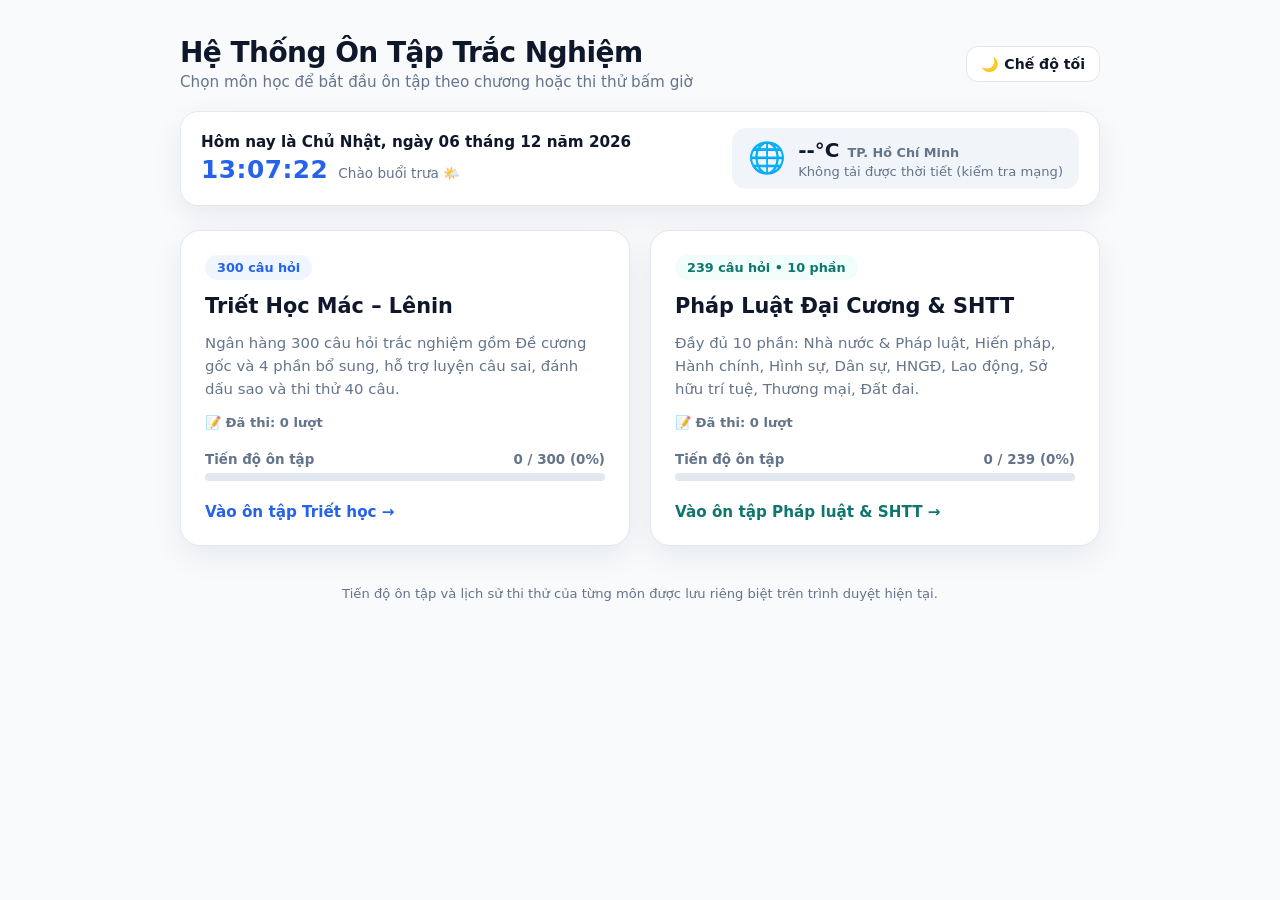
==== home.html @ 3a9c818d "Add files via upload" ====
<!DOCTYPE html>
<html lang="vi">
<head>
  <meta charset="UTF-8" />
  <meta name="viewport" content="width=device-width, initial-scale=1.0" />
  <title>Hệ Thống Ôn Tập Trắc Nghiệm</title>
  <style>
    :root {
      --bg: #f8fafc; --card: #ffffff; --text: #0f172a; --muted: #64748b;
      --border: #e2e8f0; --primary: #2563eb; --primary-soft: #eff6ff;
      --accent: #0f766e; --accent-soft: #f0fdfa; --shadow: 0 10px 30px rgba(15,23,42,.07);
      --pill-bg: #f1f5f9;
    }
    body.dark {
      --bg: #0b1120; --card: #111827; --text: #f1f5f9; --muted: #94a3b8;
      --border: #1e293b; --primary: #3b82f6; --primary-soft: rgba(59,130,246,.15);
      --accent: #14b8a6; --accent-soft: rgba(20,184,166,.15); --shadow: 0 10px 30px rgba(0,0,0,.4);
      --pill-bg: #1e293b;
    }
    * { box-sizing: border-box; margin: 0; padding: 0; font-family: system-ui, -apple-system, BlinkMacSystemFont, "Segoe UI", Roboto, sans-serif; }
    body { background: var(--bg); color: var(--text); min-height: 100vh; display: flex; flex-direction: column; align-items: center; padding: 36px 16px; transition: background .2s, color .2s; }
    .container { width: 100%; max-width: 920px; }
    header { display: flex; justify-content: space-between; align-items: center; margin-bottom: 20px; gap: 16px; flex-wrap: wrap; }
    h1 { font-size: 1.75rem; font-weight: 800; letter-spacing: -0.02em; }
    .subtitle { color: var(--muted); margin-top: 4px; font-size: .95rem; }
    .theme-btn { border: 1px solid var(--border); background: var(--card); color: var(--text); padding: 9px 14px; border-radius: 12px; cursor: pointer; font-weight: 600; font-size: .88rem; transition: .15s; }
    .theme-btn:hover { border-color: var(--primary); }

    /* Info Widget: Date, Time & Weather */
    .info-bar {
      background: var(--card);
      border: 1px solid var(--border);
      border-radius: 18px;
      padding: 16px 20px;
      margin-bottom: 24px;
      box-shadow: var(--shadow);
      display: flex;
      justify-content: space-between;
      align-items: center;
      gap: 16px;
      flex-wrap: wrap;
    }
    .date-time-box { display: flex; flex-direction: column; gap: 4px; }
    .today-text { font-size: .95rem; font-weight: 600; color: var(--text); }
    .clock-row { display: flex; align-items: baseline; gap: 10px; flex-wrap: wrap; }
    .clock-time {
      font-size: 1.55rem;
      font-weight: 800;
      letter-spacing: 0.02em;
      font-variant-numeric: tabular-nums;
      color: var(--primary);
    }
    .greeting { font-size: .85rem; color: var(--muted); font-weight: 500; }

    .weather-box {
      display: flex;
      align-items: center;
      gap: 12px;
      background: var(--pill-bg);
      padding: 10px 16px;
      border-radius: 14px;
      min-width: 220px;
    }
    .weather-icon { font-size: 1.9rem; line-height: 1; }
    .weather-details { display: flex; flex-direction: column; gap: 2px; }
    .weather-main { display: flex; align-items: baseline; gap: 8px; }
    .weather-temp { font-size: 1.25rem; font-weight: 800; color: var(--text); }
    .weather-city { font-size: .8rem; font-weight: 700; color: var(--muted); }
    .weather-desc { font-size: .82rem; color: var(--muted); }

    .grid { display: grid; grid-template-columns: repeat(auto-fit, minmax(290px, 1fr)); gap: 20px; }
    .card { background: var(--card); border: 1px solid var(--border); border-radius: 20px; padding: 24px; box-shadow: var(--shadow); display: flex; flex-direction: column; gap: 14px; text-decoration: none; color: inherit; transition: transform .18s, border-color .18s, box-shadow .18s; }
    .card:hover { transform: translateY(-4px); border-color: var(--primary); }
    .card.pl-card:hover { border-color: var(--accent); }
    .badge { display: inline-block; width: fit-content; padding: 5px 12px; border-radius: 999px; font-size: .8rem; font-weight: 700; }
    .badge.triet { background: var(--primary-soft); color: var(--primary); }
    .badge.pl { background: var(--accent-soft); color: var(--accent); }
    .card h2 { font-size: 1.3rem; font-weight: 800; }
    .card p { color: var(--muted); font-size: .93rem; line-height: 1.55; }
    .meta-row { display: flex; gap: 12px; flex-wrap: wrap; font-size: .82rem; color: var(--muted); font-weight: 600; }
    .progress-wrap { margin-top: auto; padding-top: 8px; }
    .progress-meta { display: flex; justify-content: space-between; font-size: .84rem; color: var(--muted); margin-bottom: 6px; font-weight: 600; }
    .bar { height: 8px; background: var(--border); border-radius: 999px; overflow: hidden; }
    .fill { height: 100%; border-radius: 999px; transition: width .35s ease; }
    .fill.triet { background: linear-gradient(90deg, #2563eb, #38bdf8); }
    .fill.pl { background: linear-gradient(90deg, #0f766e, #14b8a6); }
    .cta { margin-top: 8px; font-weight: 700; color: var(--primary); font-size: .95rem; }
    .card.pl-card .cta { color: var(--accent); }
    footer { margin-top: 40px; text-align: center; color: var(--muted); font-size: .82rem; }

    @media (max-width: 600px) {
      .weather-box { width: 100%; }
    }
  </style>
</head>
<body>
  <div class="container">
    <header>
      <div>
        <h1>Hệ Thống Ôn Tập Trắc Nghiệm</h1>
        <p class="subtitle">Chọn môn học để bắt đầu ôn tập theo chương hoặc thi thử bấm giờ</p>
      </div>
      <button class="theme-btn" id="theme-toggle" type="button">🌙 Chế độ tối</button>
    </header>

    <!-- Widget Ngày giờ & Thời tiết TP.HCM -->
    <section class="info-bar" aria-label="Thông tin ngày giờ và thời tiết">
      <div class="date-time-box">
        <div class="today-text" id="today-date">Hôm nay là ...</div>
        <div class="clock-row">
          <span class="clock-time" id="clock-time">--:--:--</span>
          <span class="greeting" id="greeting-text"></span>
        </div>
      </div>
      <div class="weather-box" id="weather-box" title="Thời tiết hiện tại tại TP. Hồ Chí Minh (cập nhật tự động)">
        <div class="weather-icon" id="weather-icon">⛅</div>
        <div class="weather-details">
          <div class="weather-main">
            <span class="weather-temp" id="weather-temp">--°C</span>
            <span class="weather-city">TP. Hồ Chí Minh</span>
          </div>
          <div class="weather-desc" id="weather-desc">Đang tải thời tiết...</div>
        </div>
      </div>
    </section>

    <div class="grid">
      <a class="card" href="./triet/">
        <span class="badge triet">300 câu hỏi</span>
        <h2>Triết Học Mác – Lênin</h2>
        <p>Ngân hàng 300 câu hỏi trắc nghiệm gồm Đề cương gốc và 4 phần bổ sung, hỗ trợ luyện câu sai, đánh dấu sao và thi thử 40 câu.</p>
        <div class="meta-row">
          <span id="triet-exams">📝 Đã thi: 0 lượt</span>
        </div>
        <div class="progress-wrap">
          <div class="progress-meta"><span>Tiến độ ôn tập</span><span id="triet-stat">0 / 300 (0%)</span></div>
          <div class="bar"><div class="fill triet" id="triet-bar" style="width:0%"></div></div>
        </div>
        <div class="cta">Vào ôn tập Triết học →</div>
      </a>

      <a class="card pl-card" href="./pl-shtt/">
        <span class="badge pl">239 câu hỏi • 10 phần</span>
        <h2>Pháp Luật Đại Cương &amp; SHTT</h2>
        <p>Đầy đủ 10 phần: Nhà nước &amp; Pháp luật, Hiến pháp, Hành chính, Hình sự, Dân sự, HNGĐ, Lao động, Sở hữu trí tuệ, Thương mại, Đất đai.</p>
        <div class="meta-row">
          <span id="pl-exams">📝 Đã thi: 0 lượt</span>
        </div>
        <div class="progress-wrap">
          <div class="progress-meta"><span>Tiến độ ôn tập</span><span id="pl-stat">0 / 239 (0%)</span></div>
          <div class="bar"><div class="fill pl" id="pl-bar" style="width:0%"></div></div>
        </div>
        <div class="cta">Vào ôn tập Pháp luật &amp; SHTT →</div>
      </a>
    </div>

    <footer>
      Tiến độ ôn tập và lịch sử thi thử của từng môn được lưu riêng biệt trên trình duyệt hiện tại.
    </footer>
  </div>

  <script>
    // 1. Dark Mode
    const themeBtn = document.getElementById('theme-toggle');
    function applyTheme(isDark) {
      document.body.classList.toggle('dark', isDark);
      themeBtn.textContent = isDark ? '☀️ Chế độ sáng' : '🌙 Chế độ tối';
    }
    const savedTheme = localStorage.getItem('hub_theme') === 'dark';
    applyTheme(savedTheme);
    themeBtn.addEventListener('click', () => {
      const next = !document.body.classList.contains('dark');
      localStorage.setItem('hub_theme', next ? 'dark' : 'light');
      applyTheme(next);
    });

    // 2. Ngày & Giờ TP.HCM (múi giờ Asia/Ho_Chi_Minh)
    function updateDateTime() {
      const now = new Date();
      const tz = 'Asia/Ho_Chi_Minh';

      const parts = new Intl.DateTimeFormat('vi-VN', {
        timeZone: tz,
        weekday: 'long',
        day: '2-digit',
        month: '2-digit',
        year: 'numeric',
        hour: '2-digit',
        minute: '2-digit',
        second: '2-digit',
        hour12: false
      }).formatToParts(now);

      const get = (type) => (parts.find(p => p.type === type) || {}).value || '';
      const weekdayRaw = get('weekday');
      const weekday = weekdayRaw.charAt(0).toUpperCase() + weekdayRaw.slice(1);
      const day = get('day');
      const month = get('month');
      const year = get('year');
      const hour = get('hour');
      const minute = get('minute');
      const second = get('second');

      document.getElementById('today-date').textContent =
        `Hôm nay là ${weekday}, ngày ${day} tháng ${month} năm ${year}`;
      document.getElementById('clock-time').textContent = `${hour}:${minute}:${second}`;

      const h = parseInt(hour, 10);
      let greet = 'Chúc bạn học tập hiệu quả!';
      if (h >= 5 && h < 11) greet = 'Chào buổi sáng ☀️';
      else if (h >= 11 && h < 14) greet = 'Chào buổi trưa 🌤️';
      else if (h >= 14 && h < 18) greet = 'Chào buổi chiều ☕';
      else if (h >= 18 && h < 22) greet = 'Chào buổi tối 🌙';
      else greet = 'Ôn bài khuya nhớ giữ sức khỏe nhé ✨';
      document.getElementById('greeting-text').textContent = greet;
    }
    updateDateTime();
    setInterval(updateDateTime, 1000);

    // 3. Thời tiết TP.HCM (Open-Meteo - miễn phí, không cần API key)
    function getWeatherMeta(code, isDay) {
      if (code === 0) return { icon: isDay ? '☀️' : '🌙', text: 'Trời quang đãng' };
      if (code === 1) return { icon: isDay ? '🌤️' : '🌙', text: 'Ít mây' };
      if (code === 2) return { icon: '⛅', text: 'Có mây' };
      if (code === 3) return { icon: '☁️', text: 'Nhiều mây' };
      if (code === 45 || code === 48) return { icon: '🌫️', text: 'Có sương mù' };
      if ([51, 53, 55, 56, 57].includes(code)) return { icon: '🌦️', text: 'Mưa phùn nhẹ' };
      if ([61, 63, 65, 66, 67].includes(code)) return { icon: '🌧️', text: 'Trời có mưa' };
      if ([80, 81, 82].includes(code)) return { icon: '🌦️', text: 'Mưa rào rải rác' };
      if ([95, 96, 99].includes(code)) return { icon: '⛈️', text: 'Có mưa dông' };
      return { icon: '🌡️', text: 'Thời tiết ổn định' };
    }

    async function fetchHcmWeather() {
      const url = 'https://api.open-meteo.com/v1/forecast?latitude=10.8231&longitude=106.6297&current=temperature_2m,relative_humidity_2m,apparent_temperature,is_day,weather_code&timezone=Asia%2FHo_Chi_Minh';
      try {
        const res = await fetch(url);
        if (!res.ok) throw new Error('HTTP ' + res.status);
        const data = await res.json();
        const cur = data.current;
        if (!cur) throw new Error('No data');

        const temp = Math.round(cur.temperature_2m);
        const feelsLike = Math.round(cur.apparent_temperature);
        const humidity = cur.relative_humidity_2m;
        const meta = getWeatherMeta(cur.weather_code, cur.is_day === 1);

        document.getElementById('weather-icon').textContent = meta.icon;
        document.getElementById('weather-temp').textContent = `${temp}°C`;
        document.getElementById('weather-desc').textContent =
          `${meta.text} • Cảm giác ${feelsLike}°C • Độ ẩm ${humidity}%`;
      } catch (e) {
        document.getElementById('weather-icon').textContent = '🌐';
        document.getElementById('weather-temp').textContent = '--°C';
        document.getElementById('weather-desc').textContent = 'Không tải được thời tiết (kiểm tra mạng)';
      }
    }
    fetchHcmWeather();
    setInterval(fetchHcmWeather, 15 * 60 * 1000);

    // 4. Tiến độ ôn tập & số lượt thi của 2 môn
    function loadSubjectStats(practiceKey, historyKey, total, statId, barId, examsId) {
      try {
        const raw = localStorage.getItem(practiceKey);
        const data = raw ? JSON.parse(raw) : {};
        const answered = data.userAnswers && typeof data.userAnswers === 'object'
          ? Object.keys(data.userAnswers).length
          : 0;
        const pct = Math.min(100, Math.round((answered / total) * 100));
        document.getElementById(statId).textContent = `${answered} / ${total} (${pct}%)`;
        document.getElementById(barId).style.width = `${pct}%`;
      } catch (e) {}

      try {
        const rawHist = localStorage.getItem(historyKey);
        const hist = rawHist ? JSON.parse(rawHist) : [];
        const count = Array.isArray(hist) ? hist.length : 0;
        document.getElementById(examsId).textContent = `📝 Đã thi: ${count} lượt`;
      } catch (e) {}
    }

    loadSubjectStats('triet_hoc_300_practice_v2', 'triet_hoc_300_exam_history_v2', 300, 'triet-stat', 'triet-bar', 'triet-exams');
    loadSubjectStats('pl_shtt_239_practice_v1', 'pl_shtt_239_exam_history_v1', 239, 'pl-stat', 'pl-bar', 'pl-exams');
  </script>
</body>
</html>
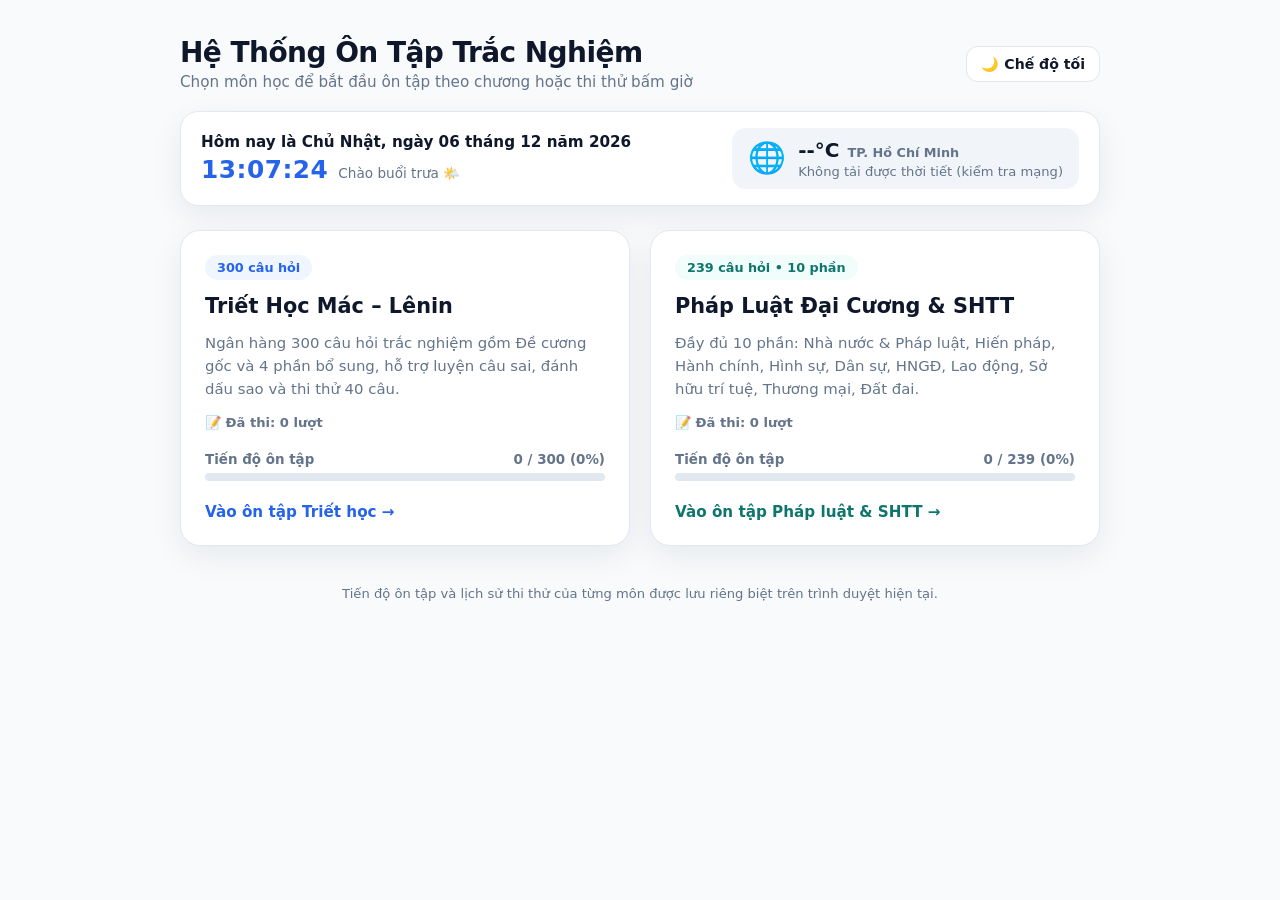
==== commit 120e6340: "Add files via upload" ====
--- a/home.html
+++ b/home.html
@@ -125,7 +125,7 @@
     </section>
 
     <div class="grid">
-      <a class="card" href="./triet/">
+      <a class="card" href="./triet/triet.html">
         <span class="badge triet">300 câu hỏi</span>
         <h2>Triết Học Mác – Lênin</h2>
         <p>Ngân hàng 300 câu hỏi trắc nghiệm gồm Đề cương gốc và 4 phần bổ sung, hỗ trợ luyện câu sai, đánh dấu sao và thi thử 40 câu.</p>
@@ -139,7 +139,7 @@
         <div class="cta">Vào ôn tập Triết học →</div>
       </a>
 
-      <a class="card pl-card" href="./pl-shtt/">
+      <a class="card pl-card" href="./pl-shtt/plshtt.html">
         <span class="badge pl">239 câu hỏi • 10 phần</span>
         <h2>Pháp Luật Đại Cương &amp; SHTT</h2>
         <p>Đầy đủ 10 phần: Nhà nước &amp; Pháp luật, Hiến pháp, Hành chính, Hình sự, Dân sự, HNGĐ, Lao động, Sở hữu trí tuệ, Thương mại, Đất đai.</p>
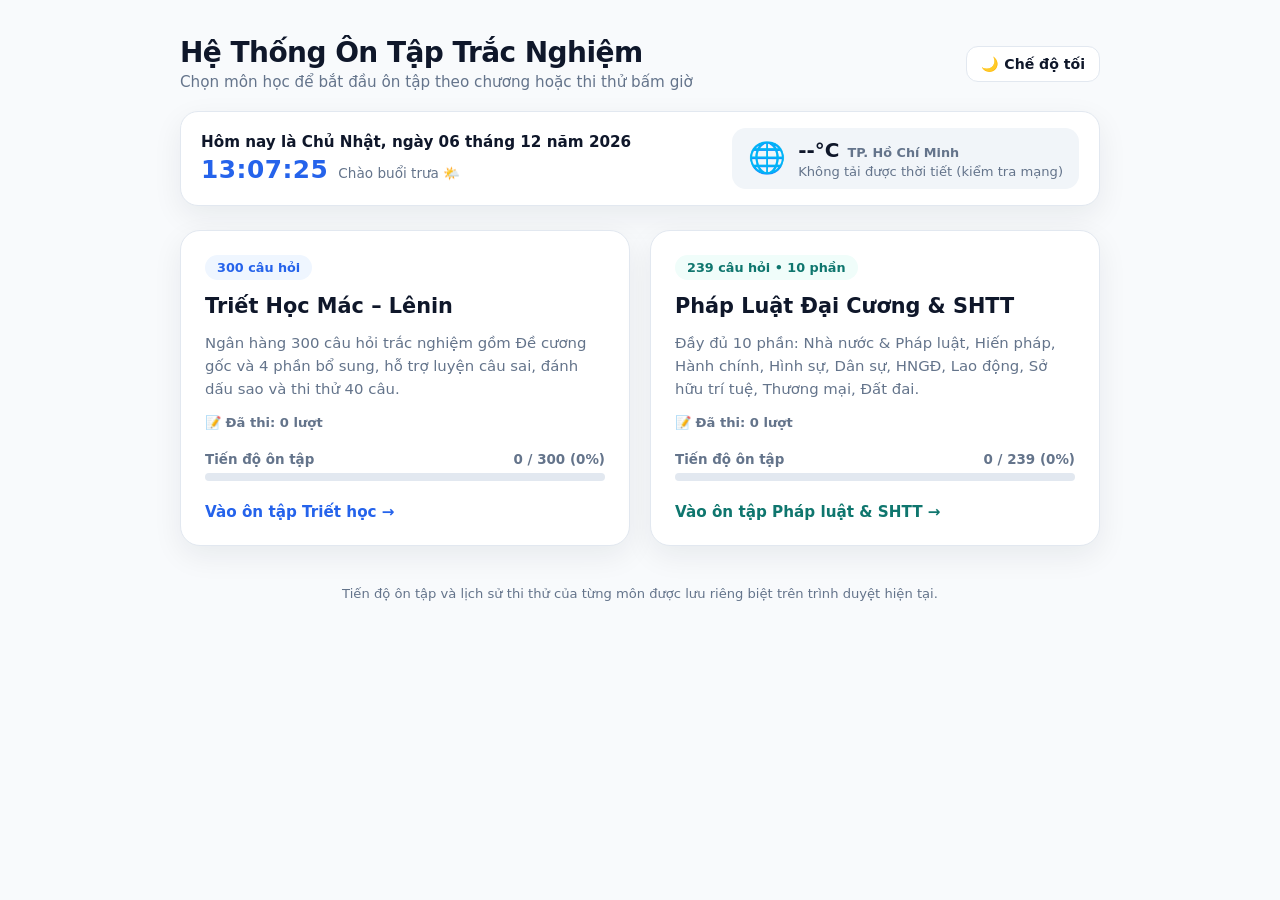
==== commit 317e543f: "Update links in home.html for triet and pl-shtt" ====
--- a/home.html
+++ b/home.html
@@ -125,7 +125,7 @@
     </section>
 
     <div class="grid">
-      <a class="card" href="./triet/triet.html">
+      <a class="card" href="./triet.html">
         <span class="badge triet">300 câu hỏi</span>
         <h2>Triết Học Mác – Lênin</h2>
         <p>Ngân hàng 300 câu hỏi trắc nghiệm gồm Đề cương gốc và 4 phần bổ sung, hỗ trợ luyện câu sai, đánh dấu sao và thi thử 40 câu.</p>
@@ -139,7 +139,7 @@
         <div class="cta">Vào ôn tập Triết học →</div>
       </a>
 
-      <a class="card pl-card" href="./pl-shtt/plshtt.html">
+      <a class="card pl-card" href="./pl-shtt.html">
         <span class="badge pl">239 câu hỏi • 10 phần</span>
         <h2>Pháp Luật Đại Cương &amp; SHTT</h2>
         <p>Đầy đủ 10 phần: Nhà nước &amp; Pháp luật, Hiến pháp, Hành chính, Hình sự, Dân sự, HNGĐ, Lao động, Sở hữu trí tuệ, Thương mại, Đất đai.</p>
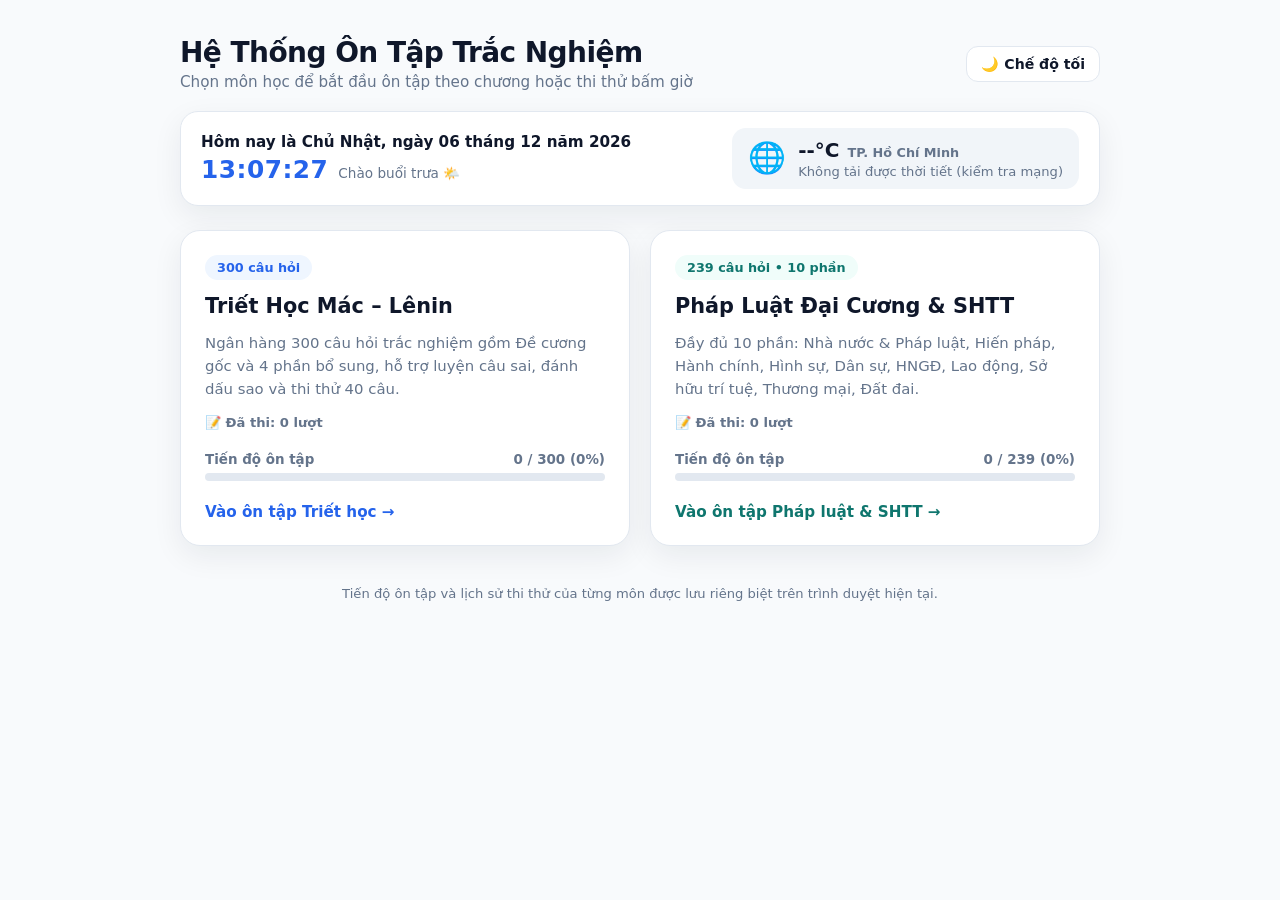
==== commit b2d76104: "Add files via upload" ====
--- a/home.html
+++ b/home.html
@@ -283,4 +283,4 @@
     loadSubjectStats('pl_shtt_239_practice_v1', 'pl_shtt_239_exam_history_v1', 239, 'pl-stat', 'pl-bar', 'pl-exams');
   </script>
 </body>
-</html>
+</html>
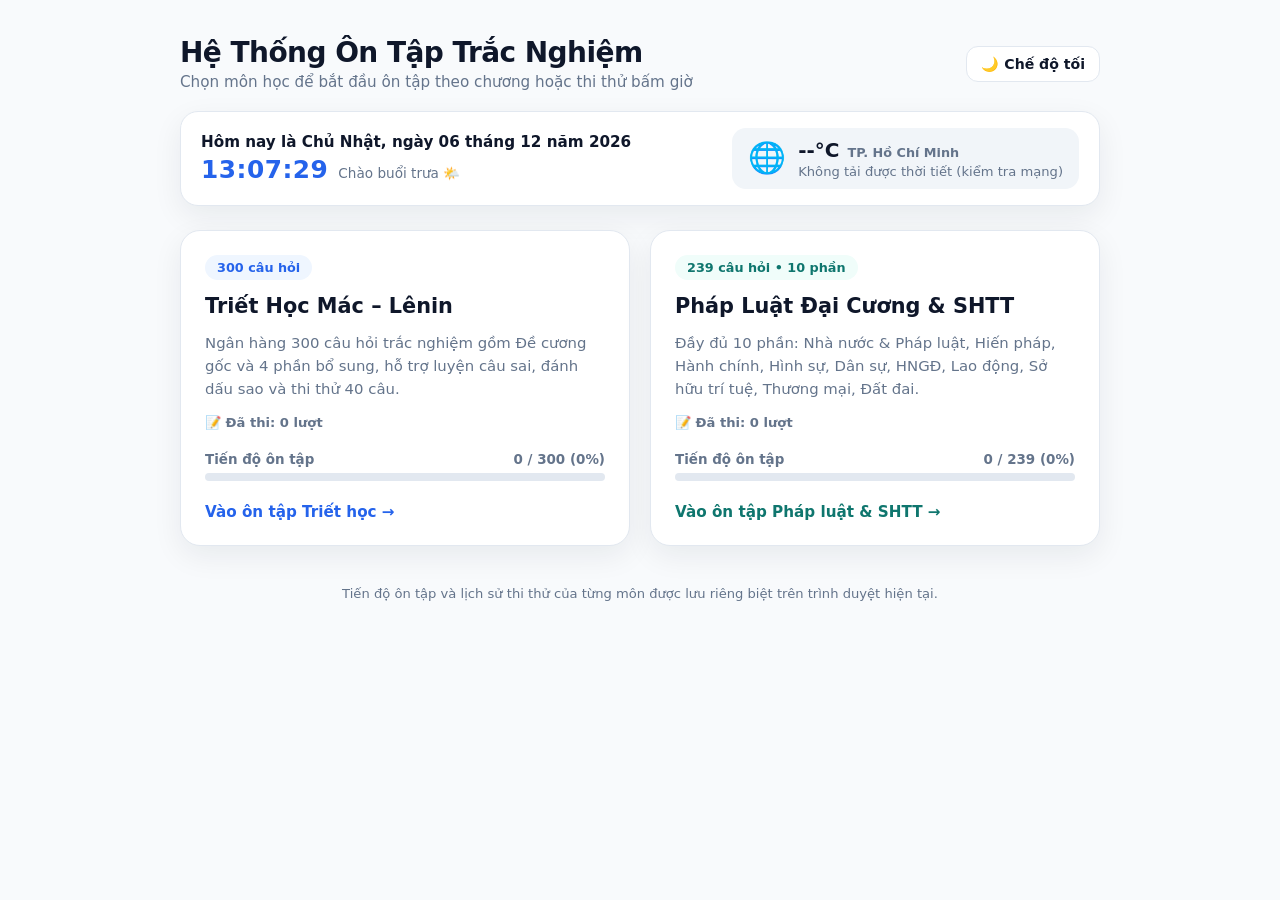
==== commit 26b44311: "Add files via upload" ====
--- a/home.html
+++ b/home.html
@@ -4,94 +4,7 @@
   <meta charset="UTF-8" />
   <meta name="viewport" content="width=device-width, initial-scale=1.0" />
   <title>Hệ Thống Ôn Tập Trắc Nghiệm</title>
-  <style>
-    :root {
-      --bg: #f8fafc; --card: #ffffff; --text: #0f172a; --muted: #64748b;
-      --border: #e2e8f0; --primary: #2563eb; --primary-soft: #eff6ff;
-      --accent: #0f766e; --accent-soft: #f0fdfa; --shadow: 0 10px 30px rgba(15,23,42,.07);
-      --pill-bg: #f1f5f9;
-    }
-    body.dark {
-      --bg: #0b1120; --card: #111827; --text: #f1f5f9; --muted: #94a3b8;
-      --border: #1e293b; --primary: #3b82f6; --primary-soft: rgba(59,130,246,.15);
-      --accent: #14b8a6; --accent-soft: rgba(20,184,166,.15); --shadow: 0 10px 30px rgba(0,0,0,.4);
-      --pill-bg: #1e293b;
-    }
-    * { box-sizing: border-box; margin: 0; padding: 0; font-family: system-ui, -apple-system, BlinkMacSystemFont, "Segoe UI", Roboto, sans-serif; }
-    body { background: var(--bg); color: var(--text); min-height: 100vh; display: flex; flex-direction: column; align-items: center; padding: 36px 16px; transition: background .2s, color .2s; }
-    .container { width: 100%; max-width: 920px; }
-    header { display: flex; justify-content: space-between; align-items: center; margin-bottom: 20px; gap: 16px; flex-wrap: wrap; }
-    h1 { font-size: 1.75rem; font-weight: 800; letter-spacing: -0.02em; }
-    .subtitle { color: var(--muted); margin-top: 4px; font-size: .95rem; }
-    .theme-btn { border: 1px solid var(--border); background: var(--card); color: var(--text); padding: 9px 14px; border-radius: 12px; cursor: pointer; font-weight: 600; font-size: .88rem; transition: .15s; }
-    .theme-btn:hover { border-color: var(--primary); }
-
-    /* Info Widget: Date, Time & Weather */
-    .info-bar {
-      background: var(--card);
-      border: 1px solid var(--border);
-      border-radius: 18px;
-      padding: 16px 20px;
-      margin-bottom: 24px;
-      box-shadow: var(--shadow);
-      display: flex;
-      justify-content: space-between;
-      align-items: center;
-      gap: 16px;
-      flex-wrap: wrap;
-    }
-    .date-time-box { display: flex; flex-direction: column; gap: 4px; }
-    .today-text { font-size: .95rem; font-weight: 600; color: var(--text); }
-    .clock-row { display: flex; align-items: baseline; gap: 10px; flex-wrap: wrap; }
-    .clock-time {
-      font-size: 1.55rem;
-      font-weight: 800;
-      letter-spacing: 0.02em;
-      font-variant-numeric: tabular-nums;
-      color: var(--primary);
-    }
-    .greeting { font-size: .85rem; color: var(--muted); font-weight: 500; }
-
-    .weather-box {
-      display: flex;
-      align-items: center;
-      gap: 12px;
-      background: var(--pill-bg);
-      padding: 10px 16px;
-      border-radius: 14px;
-      min-width: 220px;
-    }
-    .weather-icon { font-size: 1.9rem; line-height: 1; }
-    .weather-details { display: flex; flex-direction: column; gap: 2px; }
-    .weather-main { display: flex; align-items: baseline; gap: 8px; }
-    .weather-temp { font-size: 1.25rem; font-weight: 800; color: var(--text); }
-    .weather-city { font-size: .8rem; font-weight: 700; color: var(--muted); }
-    .weather-desc { font-size: .82rem; color: var(--muted); }
-
-    .grid { display: grid; grid-template-columns: repeat(auto-fit, minmax(290px, 1fr)); gap: 20px; }
-    .card { background: var(--card); border: 1px solid var(--border); border-radius: 20px; padding: 24px; box-shadow: var(--shadow); display: flex; flex-direction: column; gap: 14px; text-decoration: none; color: inherit; transition: transform .18s, border-color .18s, box-shadow .18s; }
-    .card:hover { transform: translateY(-4px); border-color: var(--primary); }
-    .card.pl-card:hover { border-color: var(--accent); }
-    .badge { display: inline-block; width: fit-content; padding: 5px 12px; border-radius: 999px; font-size: .8rem; font-weight: 700; }
-    .badge.triet { background: var(--primary-soft); color: var(--primary); }
-    .badge.pl { background: var(--accent-soft); color: var(--accent); }
-    .card h2 { font-size: 1.3rem; font-weight: 800; }
-    .card p { color: var(--muted); font-size: .93rem; line-height: 1.55; }
-    .meta-row { display: flex; gap: 12px; flex-wrap: wrap; font-size: .82rem; color: var(--muted); font-weight: 600; }
-    .progress-wrap { margin-top: auto; padding-top: 8px; }
-    .progress-meta { display: flex; justify-content: space-between; font-size: .84rem; color: var(--muted); margin-bottom: 6px; font-weight: 600; }
-    .bar { height: 8px; background: var(--border); border-radius: 999px; overflow: hidden; }
-    .fill { height: 100%; border-radius: 999px; transition: width .35s ease; }
-    .fill.triet { background: linear-gradient(90deg, #2563eb, #38bdf8); }
-    .fill.pl { background: linear-gradient(90deg, #0f766e, #14b8a6); }
-    .cta { margin-top: 8px; font-weight: 700; color: var(--primary); font-size: .95rem; }
-    .card.pl-card .cta { color: var(--accent); }
-    footer { margin-top: 40px; text-align: center; color: var(--muted); font-size: .82rem; }
-
-    @media (max-width: 600px) {
-      .weather-box { width: 100%; }
-    }
-  </style>
+  <link rel="stylesheet" href="./css/home.css" />
 </head>
 <body>
   <div class="container">
@@ -159,128 +72,6 @@
     </footer>
   </div>
 
-  <script>
-    // 1. Dark Mode
-    const themeBtn = document.getElementById('theme-toggle');
-    function applyTheme(isDark) {
-      document.body.classList.toggle('dark', isDark);
-      themeBtn.textContent = isDark ? '☀️ Chế độ sáng' : '🌙 Chế độ tối';
-    }
-    const savedTheme = localStorage.getItem('hub_theme') === 'dark';
-    applyTheme(savedTheme);
-    themeBtn.addEventListener('click', () => {
-      const next = !document.body.classList.contains('dark');
-      localStorage.setItem('hub_theme', next ? 'dark' : 'light');
-      applyTheme(next);
-    });
-
-    // 2. Ngày & Giờ TP.HCM (múi giờ Asia/Ho_Chi_Minh)
-    function updateDateTime() {
-      const now = new Date();
-      const tz = 'Asia/Ho_Chi_Minh';
-
-      const parts = new Intl.DateTimeFormat('vi-VN', {
-        timeZone: tz,
-        weekday: 'long',
-        day: '2-digit',
-        month: '2-digit',
-        year: 'numeric',
-        hour: '2-digit',
-        minute: '2-digit',
-        second: '2-digit',
-        hour12: false
-      }).formatToParts(now);
-
-      const get = (type) => (parts.find(p => p.type === type) || {}).value || '';
-      const weekdayRaw = get('weekday');
-      const weekday = weekdayRaw.charAt(0).toUpperCase() + weekdayRaw.slice(1);
-      const day = get('day');
-      const month = get('month');
-      const year = get('year');
-      const hour = get('hour');
-      const minute = get('minute');
-      const second = get('second');
-
-      document.getElementById('today-date').textContent =
-        `Hôm nay là ${weekday}, ngày ${day} tháng ${month} năm ${year}`;
-      document.getElementById('clock-time').textContent = `${hour}:${minute}:${second}`;
-
-      const h = parseInt(hour, 10);
-      let greet = 'Chúc bạn học tập hiệu quả!';
-      if (h >= 5 && h < 11) greet = 'Chào buổi sáng ☀️';
-      else if (h >= 11 && h < 14) greet = 'Chào buổi trưa 🌤️';
-      else if (h >= 14 && h < 18) greet = 'Chào buổi chiều ☕';
-      else if (h >= 18 && h < 22) greet = 'Chào buổi tối 🌙';
-      else greet = 'Ôn bài khuya nhớ giữ sức khỏe nhé ✨';
-      document.getElementById('greeting-text').textContent = greet;
-    }
-    updateDateTime();
-    setInterval(updateDateTime, 1000);
-
-    // 3. Thời tiết TP.HCM (Open-Meteo - miễn phí, không cần API key)
-    function getWeatherMeta(code, isDay) {
-      if (code === 0) return { icon: isDay ? '☀️' : '🌙', text: 'Trời quang đãng' };
-      if (code === 1) return { icon: isDay ? '🌤️' : '🌙', text: 'Ít mây' };
-      if (code === 2) return { icon: '⛅', text: 'Có mây' };
-      if (code === 3) return { icon: '☁️', text: 'Nhiều mây' };
-      if (code === 45 || code === 48) return { icon: '🌫️', text: 'Có sương mù' };
-      if ([51, 53, 55, 56, 57].includes(code)) return { icon: '🌦️', text: 'Mưa phùn nhẹ' };
-      if ([61, 63, 65, 66, 67].includes(code)) return { icon: '🌧️', text: 'Trời có mưa' };
-      if ([80, 81, 82].includes(code)) return { icon: '🌦️', text: 'Mưa rào rải rác' };
-      if ([95, 96, 99].includes(code)) return { icon: '⛈️', text: 'Có mưa dông' };
-      return { icon: '🌡️', text: 'Thời tiết ổn định' };
-    }
-
-    async function fetchHcmWeather() {
-      const url = 'https://api.open-meteo.com/v1/forecast?latitude=10.8231&longitude=106.6297&current=temperature_2m,relative_humidity_2m,apparent_temperature,is_day,weather_code&timezone=Asia%2FHo_Chi_Minh';
-      try {
-        const res = await fetch(url);
-        if (!res.ok) throw new Error('HTTP ' + res.status);
-        const data = await res.json();
-        const cur = data.current;
-        if (!cur) throw new Error('No data');
-
-        const temp = Math.round(cur.temperature_2m);
-        const feelsLike = Math.round(cur.apparent_temperature);
-        const humidity = cur.relative_humidity_2m;
-        const meta = getWeatherMeta(cur.weather_code, cur.is_day === 1);
-
-        document.getElementById('weather-icon').textContent = meta.icon;
-        document.getElementById('weather-temp').textContent = `${temp}°C`;
-        document.getElementById('weather-desc').textContent =
-          `${meta.text} • Cảm giác ${feelsLike}°C • Độ ẩm ${humidity}%`;
-      } catch (e) {
-        document.getElementById('weather-icon').textContent = '🌐';
-        document.getElementById('weather-temp').textContent = '--°C';
-        document.getElementById('weather-desc').textContent = 'Không tải được thời tiết (kiểm tra mạng)';
-      }
-    }
-    fetchHcmWeather();
-    setInterval(fetchHcmWeather, 15 * 60 * 1000);
-
-    // 4. Tiến độ ôn tập & số lượt thi của 2 môn
-    function loadSubjectStats(practiceKey, historyKey, total, statId, barId, examsId) {
-      try {
-        const raw = localStorage.getItem(practiceKey);
-        const data = raw ? JSON.parse(raw) : {};
-        const answered = data.userAnswers && typeof data.userAnswers === 'object'
-          ? Object.keys(data.userAnswers).length
-          : 0;
-        const pct = Math.min(100, Math.round((answered / total) * 100));
-        document.getElementById(statId).textContent = `${answered} / ${total} (${pct}%)`;
-        document.getElementById(barId).style.width = `${pct}%`;
-      } catch (e) {}
-
-      try {
-        const rawHist = localStorage.getItem(historyKey);
-        const hist = rawHist ? JSON.parse(rawHist) : [];
-        const count = Array.isArray(hist) ? hist.length : 0;
-        document.getElementById(examsId).textContent = `📝 Đã thi: ${count} lượt`;
-      } catch (e) {}
-    }
-
-    loadSubjectStats('triet_hoc_300_practice_v2', 'triet_hoc_300_exam_history_v2', 300, 'triet-stat', 'triet-bar', 'triet-exams');
-    loadSubjectStats('pl_shtt_239_practice_v1', 'pl_shtt_239_exam_history_v1', 239, 'pl-stat', 'pl-bar', 'pl-exams');
-  </script>
+  <script src="./js/home.js"></script>
 </body>
 </html>
--- a/css/home.css
+++ b/css/home.css
@@ -0,0 +1,86 @@
+:root {
+  --bg: #f8fafc; --card: #ffffff; --text: #0f172a; --muted: #64748b;
+  --border: #e2e8f0; --primary: #2563eb; --primary-soft: #eff6ff;
+  --accent: #0f766e; --accent-soft: #f0fdfa; --shadow: 0 10px 30px rgba(15,23,42,.07);
+  --pill-bg: #f1f5f9;
+}
+body.dark {
+  --bg: #0b1120; --card: #111827; --text: #f1f5f9; --muted: #94a3b8;
+  --border: #1e293b; --primary: #3b82f6; --primary-soft: rgba(59,130,246,.15);
+  --accent: #14b8a6; --accent-soft: rgba(20,184,166,.15); --shadow: 0 10px 30px rgba(0,0,0,.4);
+  --pill-bg: #1e293b;
+}
+* { box-sizing: border-box; margin: 0; padding: 0; font-family: system-ui, -apple-system, BlinkMacSystemFont, "Segoe UI", Roboto, sans-serif; }
+body { background: var(--bg); color: var(--text); min-height: 100vh; display: flex; flex-direction: column; align-items: center; padding: 36px 16px; transition: background .2s, color .2s; }
+.container { width: 100%; max-width: 920px; }
+header { display: flex; justify-content: space-between; align-items: center; margin-bottom: 20px; gap: 16px; flex-wrap: wrap; }
+h1 { font-size: 1.75rem; font-weight: 800; letter-spacing: -0.02em; }
+.subtitle { color: var(--muted); margin-top: 4px; font-size: .95rem; }
+.theme-btn { border: 1px solid var(--border); background: var(--card); color: var(--text); padding: 9px 14px; border-radius: 12px; cursor: pointer; font-weight: 600; font-size: .88rem; transition: .15s; }
+.theme-btn:hover { border-color: var(--primary); }
+
+/* Info Widget: Date, Time & Weather */
+.info-bar {
+  background: var(--card);
+  border: 1px solid var(--border);
+  border-radius: 18px;
+  padding: 16px 20px;
+  margin-bottom: 24px;
+  box-shadow: var(--shadow);
+  display: flex;
+  justify-content: space-between;
+  align-items: center;
+  gap: 16px;
+  flex-wrap: wrap;
+}
+.date-time-box { display: flex; flex-direction: column; gap: 4px; }
+.today-text { font-size: .95rem; font-weight: 600; color: var(--text); }
+.clock-row { display: flex; align-items: baseline; gap: 10px; flex-wrap: wrap; }
+.clock-time {
+  font-size: 1.55rem;
+  font-weight: 800;
+  letter-spacing: 0.02em;
+  font-variant-numeric: tabular-nums;
+  color: var(--primary);
+}
+.greeting { font-size: .85rem; color: var(--muted); font-weight: 500; }
+
+.weather-box {
+  display: flex;
+  align-items: center;
+  gap: 12px;
+  background: var(--pill-bg);
+  padding: 10px 16px;
+  border-radius: 14px;
+  min-width: 220px;
+}
+.weather-icon { font-size: 1.9rem; line-height: 1; }
+.weather-details { display: flex; flex-direction: column; gap: 2px; }
+.weather-main { display: flex; align-items: baseline; gap: 8px; }
+.weather-temp { font-size: 1.25rem; font-weight: 800; color: var(--text); }
+.weather-city { font-size: .8rem; font-weight: 700; color: var(--muted); }
+.weather-desc { font-size: .82rem; color: var(--muted); }
+
+.grid { display: grid; grid-template-columns: repeat(auto-fit, minmax(290px, 1fr)); gap: 20px; }
+.card { background: var(--card); border: 1px solid var(--border); border-radius: 20px; padding: 24px; box-shadow: var(--shadow); display: flex; flex-direction: column; gap: 14px; text-decoration: none; color: inherit; transition: transform .18s, border-color .18s, box-shadow .18s; }
+.card:hover { transform: translateY(-4px); border-color: var(--primary); }
+.card.pl-card:hover { border-color: var(--accent); }
+.badge { display: inline-block; width: fit-content; padding: 5px 12px; border-radius: 999px; font-size: .8rem; font-weight: 700; }
+.badge.triet { background: var(--primary-soft); color: var(--primary); }
+.badge.pl { background: var(--accent-soft); color: var(--accent); }
+.card h2 { font-size: 1.3rem; font-weight: 800; }
+.card p { color: var(--muted); font-size: .93rem; line-height: 1.55; }
+.meta-row { display: flex; gap: 12px; flex-wrap: wrap; font-size: .82rem; color: var(--muted); font-weight: 600; }
+.progress-wrap { margin-top: auto; padding-top: 8px; }
+.progress-meta { display: flex; justify-content: space-between; font-size: .84rem; color: var(--muted); margin-bottom: 6px; font-weight: 600; }
+.bar { height: 8px; background: var(--border); border-radius: 999px; overflow: hidden; }
+.fill { height: 100%; border-radius: 999px; transition: width .35s ease; }
+.fill.triet { background: linear-gradient(90deg, #2563eb, #38bdf8); }
+.fill.pl { background: linear-gradient(90deg, #0f766e, #14b8a6); }
+.cta { margin-top: 8px; font-weight: 700; color: var(--primary); font-size: .95rem; }
+.card.pl-card .cta { color: var(--accent); }
+footer { margin-top: 40px; text-align: center; color: var(--muted); font-size: .82rem; }
+
+@media (max-width: 600px) {
+  .weather-box { width: 100%; }
+}
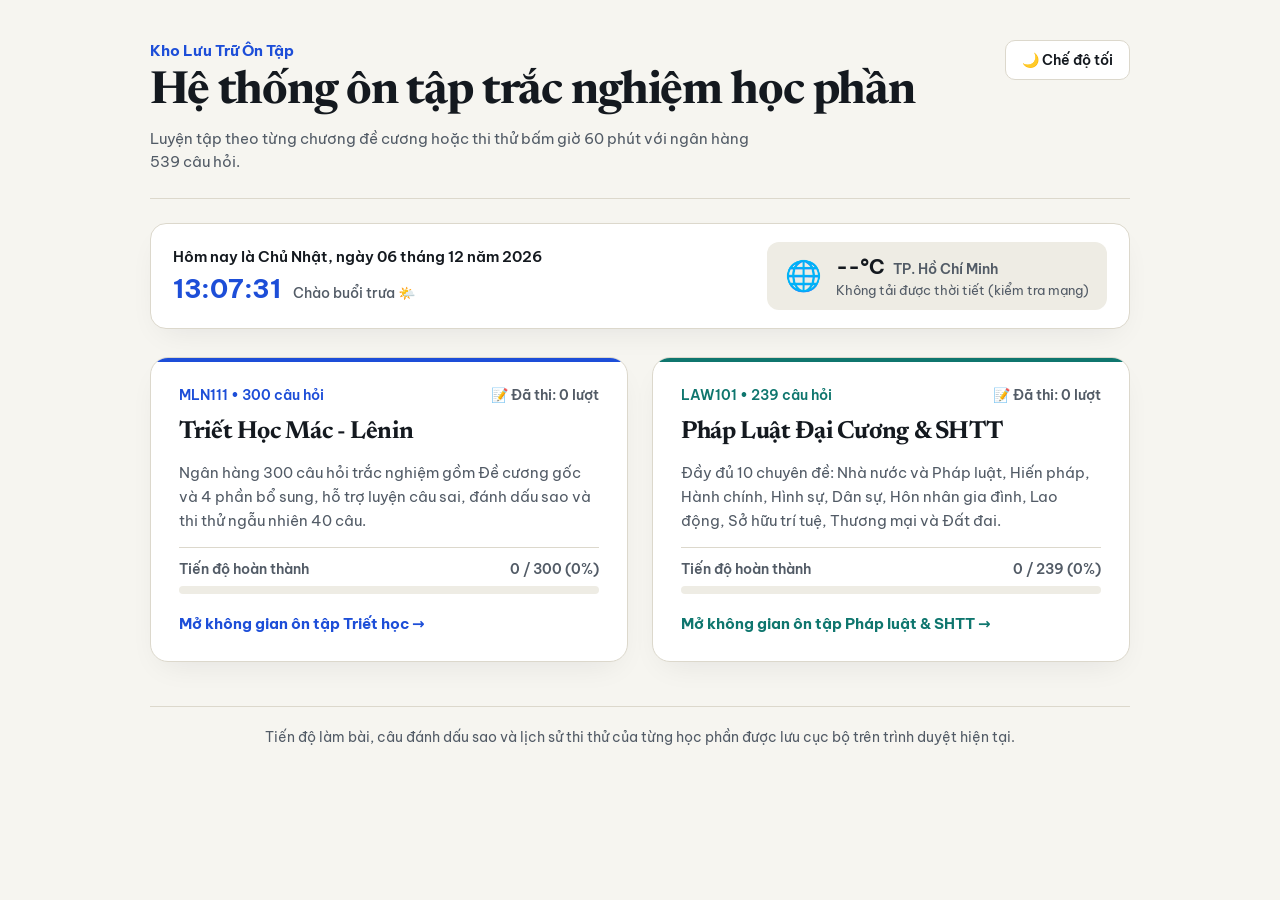
==== commit b87153d9: "Add files via upload" ====
--- a/home.html
+++ b/home.html
@@ -4,19 +4,22 @@
   <meta charset="UTF-8" />
   <meta name="viewport" content="width=device-width, initial-scale=1.0" />
   <title>Hệ Thống Ôn Tập Trắc Nghiệm</title>
+  <link rel="preconnect" href="https://fonts.googleapis.com" />
+  <link rel="preconnect" href="https://fonts.gstatic.com" crossorigin />
+  <link href="https://fonts.googleapis.com/css2?family=Be+Vietnam+Pro:wght@400;500;600;700&family=Newsreader:opsz,wght@6..72,600;6..72,700&display=swap" rel="stylesheet" />
   <link rel="stylesheet" href="./css/home.css" />
 </head>
 <body>
   <div class="container">
-    <header>
-      <div>
-        <h1>Hệ Thống Ôn Tập Trắc Nghiệm</h1>
-        <p class="subtitle">Chọn môn học để bắt đầu ôn tập theo chương hoặc thi thử bấm giờ</p>
+    <header class="masthead">
+      <div class="brand-block">
+        <a href="./home.html" class="wordmark">Kho Lưu Trữ Ôn Tập</a>
+        <h1>Hệ thống ôn tập trắc nghiệm học phần</h1>
+        <p class="subtitle">Luyện tập theo từng chương đề cương hoặc thi thử bấm giờ 60 phút với ngân hàng 539 câu hỏi.</p>
       </div>
       <button class="theme-btn" id="theme-toggle" type="button">🌙 Chế độ tối</button>
     </header>
 
-    <!-- Widget Ngày giờ & Thời tiết TP.HCM -->
     <section class="info-bar" aria-label="Thông tin ngày giờ và thời tiết">
       <div class="date-time-box">
         <div class="today-text" id="today-date">Hôm nay là ...</div>
@@ -37,38 +40,44 @@
       </div>
     </section>
 
-    <div class="grid">
-      <a class="card" href="./triet.html">
-        <span class="badge triet">300 câu hỏi</span>
-        <h2>Triết Học Mác – Lênin</h2>
-        <p>Ngân hàng 300 câu hỏi trắc nghiệm gồm Đề cương gốc và 4 phần bổ sung, hỗ trợ luyện câu sai, đánh dấu sao và thi thử 40 câu.</p>
-        <div class="meta-row">
-          <span id="triet-exams">📝 Đã thi: 0 lượt</span>
+    <main class="grid" aria-label="Danh sách môn học">
+      <a class="card triet-card" href="./triet.html">
+        <div class="card-top">
+          <span class="subject-code">MLN111 • 300 câu hỏi</span>
+          <span class="exam-count" id="triet-exams">📝 Đã thi: 0 lượt</span>
         </div>
+        <h2>Triết Học Mác - Lênin</h2>
+        <p>Ngân hàng 300 câu hỏi trắc nghiệm gồm Đề cương gốc và 4 phần bổ sung, hỗ trợ luyện câu sai, đánh dấu sao và thi thử ngẫu nhiên 40 câu.</p>
         <div class="progress-wrap">
-          <div class="progress-meta"><span>Tiến độ ôn tập</span><span id="triet-stat">0 / 300 (0%)</span></div>
+          <div class="progress-meta">
+            <span>Tiến độ hoàn thành</span>
+            <span id="triet-stat">0 / 300 (0%)</span>
+          </div>
           <div class="bar"><div class="fill triet" id="triet-bar" style="width:0%"></div></div>
         </div>
-        <div class="cta">Vào ôn tập Triết học →</div>
+        <div class="cta">Mở không gian ôn tập Triết học →</div>
       </a>
 
       <a class="card pl-card" href="./pl-shtt.html">
-        <span class="badge pl">239 câu hỏi • 10 phần</span>
+        <div class="card-top">
+          <span class="subject-code">LAW101 • 239 câu hỏi</span>
+          <span class="exam-count" id="pl-exams">📝 Đã thi: 0 lượt</span>
+        </div>
         <h2>Pháp Luật Đại Cương &amp; SHTT</h2>
-        <p>Đầy đủ 10 phần: Nhà nước &amp; Pháp luật, Hiến pháp, Hành chính, Hình sự, Dân sự, HNGĐ, Lao động, Sở hữu trí tuệ, Thương mại, Đất đai.</p>
-        <div class="meta-row">
-          <span id="pl-exams">📝 Đã thi: 0 lượt</span>
-        </div>
+        <p>Đầy đủ 10 chuyên đề: Nhà nước và Pháp luật, Hiến pháp, Hành chính, Hình sự, Dân sự, Hôn nhân gia đình, Lao động, Sở hữu trí tuệ, Thương mại và Đất đai.</p>
         <div class="progress-wrap">
-          <div class="progress-meta"><span>Tiến độ ôn tập</span><span id="pl-stat">0 / 239 (0%)</span></div>
+          <div class="progress-meta">
+            <span>Tiến độ hoàn thành</span>
+            <span id="pl-stat">0 / 239 (0%)</span>
+          </div>
           <div class="bar"><div class="fill pl" id="pl-bar" style="width:0%"></div></div>
         </div>
-        <div class="cta">Vào ôn tập Pháp luật &amp; SHTT →</div>
+        <div class="cta">Mở không gian ôn tập Pháp luật &amp; SHTT →</div>
       </a>
-    </div>
+    </main>
 
     <footer>
-      Tiến độ ôn tập và lịch sử thi thử của từng môn được lưu riêng biệt trên trình duyệt hiện tại.
+      Tiến độ làm bài, câu đánh dấu sao và lịch sử thi thử của từng học phần được lưu cục bộ trên trình duyệt hiện tại.
     </footer>
   </div>
 
--- a/css/home.css
+++ b/css/home.css
@@ -1,86 +1,366 @@
 :root {
-  --bg: #f8fafc; --card: #ffffff; --text: #0f172a; --muted: #64748b;
-  --border: #e2e8f0; --primary: #2563eb; --primary-soft: #eff6ff;
-  --accent: #0f766e; --accent-soft: #f0fdfa; --shadow: 0 10px 30px rgba(15,23,42,.07);
-  --pill-bg: #f1f5f9;
-}
+  --bg: #f6f5f0;
+  --surface: #ffffff;
+  --surface-subtle: #eeece4;
+  --text: #14191f;
+  --muted: #525b66;
+  --border: #dcd8cc;
+  --primary: #1d4ed8;
+  --primary-tint: rgba(29, 78, 216, 0.08);
+  --accent: #0f766e;
+  --accent-tint: rgba(15, 118, 110, 0.08);
+  --shadow: 0 12px 32px -12px rgba(20, 25, 31, 0.09);
+  --font-display: 'Newsreader', Georgia, serif;
+  --font-sans: 'Be Vietnam Pro', system-ui, -apple-system, sans-serif;
+}
+
 body.dark {
-  --bg: #0b1120; --card: #111827; --text: #f1f5f9; --muted: #94a3b8;
-  --border: #1e293b; --primary: #3b82f6; --primary-soft: rgba(59,130,246,.15);
-  --accent: #14b8a6; --accent-soft: rgba(20,184,166,.15); --shadow: 0 10px 30px rgba(0,0,0,.4);
-  --pill-bg: #1e293b;
-}
-* { box-sizing: border-box; margin: 0; padding: 0; font-family: system-ui, -apple-system, BlinkMacSystemFont, "Segoe UI", Roboto, sans-serif; }
-body { background: var(--bg); color: var(--text); min-height: 100vh; display: flex; flex-direction: column; align-items: center; padding: 36px 16px; transition: background .2s, color .2s; }
-.container { width: 100%; max-width: 920px; }
-header { display: flex; justify-content: space-between; align-items: center; margin-bottom: 20px; gap: 16px; flex-wrap: wrap; }
-h1 { font-size: 1.75rem; font-weight: 800; letter-spacing: -0.02em; }
-.subtitle { color: var(--muted); margin-top: 4px; font-size: .95rem; }
-.theme-btn { border: 1px solid var(--border); background: var(--card); color: var(--text); padding: 9px 14px; border-radius: 12px; cursor: pointer; font-weight: 600; font-size: .88rem; transition: .15s; }
-.theme-btn:hover { border-color: var(--primary); }
-
-/* Info Widget: Date, Time & Weather */
+  --bg: #0b0f17;
+  --surface: #121824;
+  --surface-subtle: #192233;
+  --text: #f1f5f9;
+  --muted: #94a3b8;
+  --border: #232f44;
+  --primary: #60a5fa;
+  --primary-tint: rgba(96, 165, 250, 0.12);
+  --accent: #2dd4bf;
+  --accent-tint: rgba(45, 212, 191, 0.12);
+  --shadow: 0 16px 36px -12px rgba(0, 0, 0, 0.55);
+}
+
+* {
+  box-sizing: border-box;
+  margin: 0;
+  padding: 0;
+}
+
+body {
+  font-family: var(--font-sans);
+  background: var(--bg);
+  color: var(--text);
+  min-height: 100dvh;
+  display: flex;
+  flex-direction: column;
+  align-items: center;
+  padding: 40px 20px 56px;
+  transition: background-color 0.22s cubic-bezier(0.22, 1, 0.36, 1),
+              color 0.22s cubic-bezier(0.22, 1, 0.36, 1);
+}
+
+.container {
+  width: 100%;
+  max-width: 980px;
+}
+
+/* Masthead */
+.masthead {
+  display: flex;
+  justify-content: space-between;
+  align-items: flex-start;
+  gap: 20px;
+  padding-bottom: 24px;
+  border-bottom: 1px solid var(--border);
+  margin-bottom: 24px;
+  flex-wrap: wrap;
+}
+
+.wordmark {
+  display: inline-block;
+  font-size: 0.9375rem;
+  font-weight: 700;
+  color: var(--primary);
+  text-decoration: none;
+  margin-bottom: 8px;
+}
+
+h1 {
+  font-family: var(--font-display);
+  font-size: clamp(2rem, 4.2vw, 2.85rem);
+  font-weight: 700;
+  line-height: 1.08;
+  letter-spacing: -0.025em;
+  color: var(--text);
+}
+
+.subtitle {
+  color: var(--muted);
+  margin-top: 10px;
+  font-size: 0.9375rem;
+  line-height: 1.55;
+  max-width: 62ch;
+}
+
+.theme-btn {
+  border: 1px solid var(--border);
+  background: var(--surface);
+  color: var(--text);
+  padding: 10px 16px;
+  border-radius: 10px;
+  cursor: pointer;
+  font-family: var(--font-sans);
+  font-weight: 600;
+  font-size: 0.875rem;
+  transition: border-color 0.18s cubic-bezier(0.22, 1, 0.36, 1),
+              transform 0.18s cubic-bezier(0.22, 1, 0.36, 1);
+}
+
+.theme-btn:hover {
+  border-color: var(--primary);
+  transform: translateY(-1px);
+}
+
+/* Telemetry Info Bar */
 .info-bar {
-  background: var(--card);
+  background: var(--surface);
+  border: 1px solid var(--border);
+  border-radius: 16px;
+  padding: 18px 22px;
+  margin-bottom: 28px;
+  box-shadow: var(--shadow);
+  display: flex;
+  justify-content: space-between;
+  align-items: center;
+  gap: 20px;
+  flex-wrap: wrap;
+}
+
+.date-time-box {
+  display: flex;
+  flex-direction: column;
+  gap: 6px;
+}
+
+.today-text {
+  font-size: 0.9375rem;
+  font-weight: 600;
+  color: var(--text);
+}
+
+.clock-row {
+  display: flex;
+  align-items: baseline;
+  gap: 12px;
+  flex-wrap: wrap;
+}
+
+.clock-time {
+  font-size: 1.65rem;
+  font-weight: 700;
+  letter-spacing: -0.01em;
+  font-variant-numeric: tabular-nums;
+  color: var(--primary);
+}
+
+.greeting {
+  font-size: 0.875rem;
+  color: var(--muted);
+  font-weight: 500;
+}
+
+.weather-box {
+  display: flex;
+  align-items: center;
+  gap: 14px;
+  background: var(--surface-subtle);
+  padding: 12px 18px;
+  border-radius: 12px;
+  min-width: 250px;
+}
+
+.weather-icon {
+  font-size: 1.85rem;
+  line-height: 1;
+}
+
+.weather-details {
+  display: flex;
+  flex-direction: column;
+  gap: 3px;
+}
+
+.weather-main {
+  display: flex;
+  align-items: baseline;
+  gap: 8px;
+}
+
+.weather-temp {
+  font-size: 1.25rem;
+  font-weight: 700;
+  font-variant-numeric: tabular-nums;
+  color: var(--text);
+}
+
+.weather-city {
+  font-size: 0.875rem;
+  font-weight: 600;
+  color: var(--muted);
+}
+
+.weather-desc {
+  font-size: 0.8125rem;
+  color: var(--muted);
+}
+
+/* Subject Grid */
+.grid {
+  display: grid;
+  grid-template-columns: repeat(auto-fit, minmax(310px, 1fr));
+  gap: 24px;
+}
+
+.card {
+  background: var(--surface);
   border: 1px solid var(--border);
   border-radius: 18px;
-  padding: 16px 20px;
-  margin-bottom: 24px;
+  padding: 28px;
   box-shadow: var(--shadow);
   display: flex;
+  flex-direction: column;
+  gap: 14px;
+  text-decoration: none;
+  color: inherit;
+  position: relative;
+  overflow: hidden;
+  transition: transform 0.22s cubic-bezier(0.22, 1, 0.36, 1),
+              border-color 0.22s cubic-bezier(0.22, 1, 0.36, 1),
+              box-shadow 0.22s cubic-bezier(0.22, 1, 0.36, 1);
+}
+
+.card::before {
+  content: '';
+  position: absolute;
+  top: 0;
+  left: 0;
+  right: 0;
+  height: 4px;
+  background: var(--primary);
+}
+
+.card.pl-card::before {
+  background: var(--accent);
+}
+
+.card:hover {
+  transform: translateY(-4px);
+  border-color: var(--primary);
+}
+
+.card.pl-card:hover {
+  border-color: var(--accent);
+}
+
+.card-top {
+  display: flex;
   justify-content: space-between;
   align-items: center;
-  gap: 16px;
-  flex-wrap: wrap;
-}
-.date-time-box { display: flex; flex-direction: column; gap: 4px; }
-.today-text { font-size: .95rem; font-weight: 600; color: var(--text); }
-.clock-row { display: flex; align-items: baseline; gap: 10px; flex-wrap: wrap; }
-.clock-time {
+  gap: 12px;
+  font-size: 0.875rem;
+  font-weight: 600;
+  color: var(--muted);
+}
+
+.subject-code {
+  color: var(--primary);
+  font-variant-numeric: tabular-nums;
+}
+
+.pl-card .subject-code {
+  color: var(--accent);
+}
+
+.exam-count {
+  font-variant-numeric: tabular-nums;
+}
+
+.card h2 {
+  font-family: var(--font-display);
   font-size: 1.55rem;
-  font-weight: 800;
-  letter-spacing: 0.02em;
-  font-variant-numeric: tabular-nums;
+  font-weight: 700;
+  line-height: 1.2;
+  letter-spacing: -0.015em;
+  color: var(--text);
+}
+
+.card p {
+  color: var(--muted);
+  font-size: 0.9375rem;
+  line-height: 1.6;
+}
+
+.progress-wrap {
+  margin-top: auto;
+  padding-top: 12px;
+  border-top: 1px solid var(--border);
+}
+
+.progress-meta {
+  display: flex;
+  justify-content: space-between;
+  font-size: 0.875rem;
+  color: var(--muted);
+  margin-bottom: 8px;
+  font-weight: 600;
+  font-variant-numeric: tabular-nums;
+}
+
+.bar {
+  height: 8px;
+  background: var(--surface-subtle);
+  border-radius: 999px;
+  overflow: hidden;
+}
+
+.fill {
+  height: 100%;
+  border-radius: 999px;
+  transition: width 0.4s cubic-bezier(0.22, 1, 0.36, 1);
+}
+
+.fill.triet {
+  background: linear-gradient(90deg, #1d4ed8, #3b82f6);
+}
+
+.fill.pl {
+  background: linear-gradient(90deg, #0f766e, #14b8a6);
+}
+
+.cta {
+  margin-top: 6px;
+  font-weight: 700;
   color: var(--primary);
-}
-.greeting { font-size: .85rem; color: var(--muted); font-weight: 500; }
-
-.weather-box {
-  display: flex;
-  align-items: center;
-  gap: 12px;
-  background: var(--pill-bg);
-  padding: 10px 16px;
-  border-radius: 14px;
-  min-width: 220px;
-}
-.weather-icon { font-size: 1.9rem; line-height: 1; }
-.weather-details { display: flex; flex-direction: column; gap: 2px; }
-.weather-main { display: flex; align-items: baseline; gap: 8px; }
-.weather-temp { font-size: 1.25rem; font-weight: 800; color: var(--text); }
-.weather-city { font-size: .8rem; font-weight: 700; color: var(--muted); }
-.weather-desc { font-size: .82rem; color: var(--muted); }
-
-.grid { display: grid; grid-template-columns: repeat(auto-fit, minmax(290px, 1fr)); gap: 20px; }
-.card { background: var(--card); border: 1px solid var(--border); border-radius: 20px; padding: 24px; box-shadow: var(--shadow); display: flex; flex-direction: column; gap: 14px; text-decoration: none; color: inherit; transition: transform .18s, border-color .18s, box-shadow .18s; }
-.card:hover { transform: translateY(-4px); border-color: var(--primary); }
-.card.pl-card:hover { border-color: var(--accent); }
-.badge { display: inline-block; width: fit-content; padding: 5px 12px; border-radius: 999px; font-size: .8rem; font-weight: 700; }
-.badge.triet { background: var(--primary-soft); color: var(--primary); }
-.badge.pl { background: var(--accent-soft); color: var(--accent); }
-.card h2 { font-size: 1.3rem; font-weight: 800; }
-.card p { color: var(--muted); font-size: .93rem; line-height: 1.55; }
-.meta-row { display: flex; gap: 12px; flex-wrap: wrap; font-size: .82rem; color: var(--muted); font-weight: 600; }
-.progress-wrap { margin-top: auto; padding-top: 8px; }
-.progress-meta { display: flex; justify-content: space-between; font-size: .84rem; color: var(--muted); margin-bottom: 6px; font-weight: 600; }
-.bar { height: 8px; background: var(--border); border-radius: 999px; overflow: hidden; }
-.fill { height: 100%; border-radius: 999px; transition: width .35s ease; }
-.fill.triet { background: linear-gradient(90deg, #2563eb, #38bdf8); }
-.fill.pl { background: linear-gradient(90deg, #0f766e, #14b8a6); }
-.cta { margin-top: 8px; font-weight: 700; color: var(--primary); font-size: .95rem; }
-.card.pl-card .cta { color: var(--accent); }
-footer { margin-top: 40px; text-align: center; color: var(--muted); font-size: .82rem; }
-
-@media (max-width: 600px) {
-  .weather-box { width: 100%; }
-}
+  font-size: 0.9375rem;
+  display: inline-flex;
+  align-items: center;
+  gap: 6px;
+}
+
+.card.pl-card .cta {
+  color: var(--accent);
+}
+
+footer {
+  margin-top: 44px;
+  padding-top: 20px;
+  border-top: 1px solid var(--border);
+  text-align: center;
+  color: var(--muted);
+  font-size: 0.875rem;
+  line-height: 1.5;
+}
+
+@media (max-width: 640px) {
+  body {
+    padding: 24px 16px 40px;
+  }
+  .weather-box {
+    width: 100%;
+  }
+}
+
+@media (prefers-reduced-motion: reduce) {
+  *, *::before, *::after {
+    transition-duration: 0.01ms !important;
+    animation-duration: 0.01ms !important;
+  }
+}
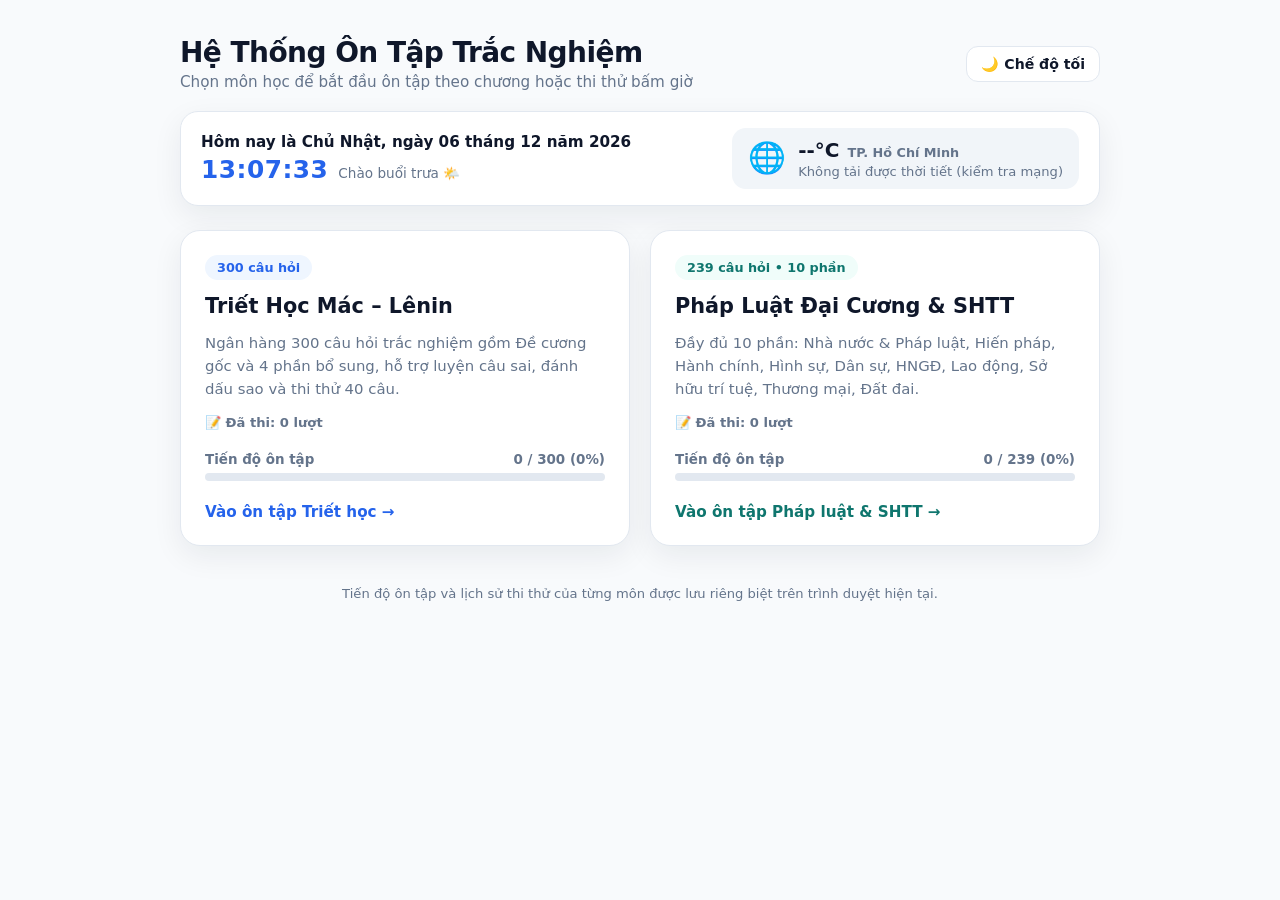
==== commit fb52caad: "Add files via upload" ====
--- a/home.html
+++ b/home.html
@@ -4,22 +4,19 @@
   <meta charset="UTF-8" />
   <meta name="viewport" content="width=device-width, initial-scale=1.0" />
   <title>Hệ Thống Ôn Tập Trắc Nghiệm</title>
-  <link rel="preconnect" href="https://fonts.googleapis.com" />
-  <link rel="preconnect" href="https://fonts.gstatic.com" crossorigin />
-  <link href="https://fonts.googleapis.com/css2?family=Be+Vietnam+Pro:wght@400;500;600;700&family=Newsreader:opsz,wght@6..72,600;6..72,700&display=swap" rel="stylesheet" />
   <link rel="stylesheet" href="./css/home.css" />
 </head>
 <body>
   <div class="container">
-    <header class="masthead">
-      <div class="brand-block">
-        <a href="./home.html" class="wordmark">Kho Lưu Trữ Ôn Tập</a>
-        <h1>Hệ thống ôn tập trắc nghiệm học phần</h1>
-        <p class="subtitle">Luyện tập theo từng chương đề cương hoặc thi thử bấm giờ 60 phút với ngân hàng 539 câu hỏi.</p>
+    <header>
+      <div>
+        <h1>Hệ Thống Ôn Tập Trắc Nghiệm</h1>
+        <p class="subtitle">Chọn môn học để bắt đầu ôn tập theo chương hoặc thi thử bấm giờ</p>
       </div>
       <button class="theme-btn" id="theme-toggle" type="button">🌙 Chế độ tối</button>
     </header>
 
+    <!-- Widget Ngày giờ & Thời tiết TP.HCM -->
     <section class="info-bar" aria-label="Thông tin ngày giờ và thời tiết">
       <div class="date-time-box">
         <div class="today-text" id="today-date">Hôm nay là ...</div>
@@ -40,44 +37,38 @@
       </div>
     </section>
 
-    <main class="grid" aria-label="Danh sách môn học">
-      <a class="card triet-card" href="./triet.html">
-        <div class="card-top">
-          <span class="subject-code">MLN111 • 300 câu hỏi</span>
-          <span class="exam-count" id="triet-exams">📝 Đã thi: 0 lượt</span>
+    <div class="grid">
+      <a class="card" href="./triet.html">
+        <span class="badge triet">300 câu hỏi</span>
+        <h2>Triết Học Mác – Lênin</h2>
+        <p>Ngân hàng 300 câu hỏi trắc nghiệm gồm Đề cương gốc và 4 phần bổ sung, hỗ trợ luyện câu sai, đánh dấu sao và thi thử 40 câu.</p>
+        <div class="meta-row">
+          <span id="triet-exams">📝 Đã thi: 0 lượt</span>
         </div>
-        <h2>Triết Học Mác - Lênin</h2>
-        <p>Ngân hàng 300 câu hỏi trắc nghiệm gồm Đề cương gốc và 4 phần bổ sung, hỗ trợ luyện câu sai, đánh dấu sao và thi thử ngẫu nhiên 40 câu.</p>
         <div class="progress-wrap">
-          <div class="progress-meta">
-            <span>Tiến độ hoàn thành</span>
-            <span id="triet-stat">0 / 300 (0%)</span>
-          </div>
+          <div class="progress-meta"><span>Tiến độ ôn tập</span><span id="triet-stat">0 / 300 (0%)</span></div>
           <div class="bar"><div class="fill triet" id="triet-bar" style="width:0%"></div></div>
         </div>
-        <div class="cta">Mở không gian ôn tập Triết học →</div>
+        <div class="cta">Vào ôn tập Triết học →</div>
       </a>
 
       <a class="card pl-card" href="./pl-shtt.html">
-        <div class="card-top">
-          <span class="subject-code">LAW101 • 239 câu hỏi</span>
-          <span class="exam-count" id="pl-exams">📝 Đã thi: 0 lượt</span>
+        <span class="badge pl">239 câu hỏi • 10 phần</span>
+        <h2>Pháp Luật Đại Cương &amp; SHTT</h2>
+        <p>Đầy đủ 10 phần: Nhà nước &amp; Pháp luật, Hiến pháp, Hành chính, Hình sự, Dân sự, HNGĐ, Lao động, Sở hữu trí tuệ, Thương mại, Đất đai.</p>
+        <div class="meta-row">
+          <span id="pl-exams">📝 Đã thi: 0 lượt</span>
         </div>
-        <h2>Pháp Luật Đại Cương &amp; SHTT</h2>
-        <p>Đầy đủ 10 chuyên đề: Nhà nước và Pháp luật, Hiến pháp, Hành chính, Hình sự, Dân sự, Hôn nhân gia đình, Lao động, Sở hữu trí tuệ, Thương mại và Đất đai.</p>
         <div class="progress-wrap">
-          <div class="progress-meta">
-            <span>Tiến độ hoàn thành</span>
-            <span id="pl-stat">0 / 239 (0%)</span>
-          </div>
+          <div class="progress-meta"><span>Tiến độ ôn tập</span><span id="pl-stat">0 / 239 (0%)</span></div>
           <div class="bar"><div class="fill pl" id="pl-bar" style="width:0%"></div></div>
         </div>
-        <div class="cta">Mở không gian ôn tập Pháp luật &amp; SHTT →</div>
+        <div class="cta">Vào ôn tập Pháp luật &amp; SHTT →</div>
       </a>
-    </main>
+    </div>
 
     <footer>
-      Tiến độ làm bài, câu đánh dấu sao và lịch sử thi thử của từng học phần được lưu cục bộ trên trình duyệt hiện tại.
+      Tiến độ ôn tập và lịch sử thi thử của từng môn được lưu riêng biệt trên trình duyệt hiện tại.
     </footer>
   </div>
 
--- a/css/home.css
+++ b/css/home.css
@@ -1,366 +1,86 @@
 :root {
-  --bg: #f6f5f0;
-  --surface: #ffffff;
-  --surface-subtle: #eeece4;
-  --text: #14191f;
-  --muted: #525b66;
-  --border: #dcd8cc;
-  --primary: #1d4ed8;
-  --primary-tint: rgba(29, 78, 216, 0.08);
-  --accent: #0f766e;
-  --accent-tint: rgba(15, 118, 110, 0.08);
-  --shadow: 0 12px 32px -12px rgba(20, 25, 31, 0.09);
-  --font-display: 'Newsreader', Georgia, serif;
-  --font-sans: 'Be Vietnam Pro', system-ui, -apple-system, sans-serif;
+  --bg: #f8fafc; --card: #ffffff; --text: #0f172a; --muted: #64748b;
+  --border: #e2e8f0; --primary: #2563eb; --primary-soft: #eff6ff;
+  --accent: #0f766e; --accent-soft: #f0fdfa; --shadow: 0 10px 30px rgba(15,23,42,.07);
+  --pill-bg: #f1f5f9;
 }
+body.dark {
+  --bg: #0b1120; --card: #111827; --text: #f1f5f9; --muted: #94a3b8;
+  --border: #1e293b; --primary: #3b82f6; --primary-soft: rgba(59,130,246,.15);
+  --accent: #14b8a6; --accent-soft: rgba(20,184,166,.15); --shadow: 0 10px 30px rgba(0,0,0,.4);
+  --pill-bg: #1e293b;
+}
+* { box-sizing: border-box; margin: 0; padding: 0; font-family: system-ui, -apple-system, BlinkMacSystemFont, "Segoe UI", Roboto, sans-serif; }
+body { background: var(--bg); color: var(--text); min-height: 100vh; display: flex; flex-direction: column; align-items: center; padding: 36px 16px; transition: background .2s, color .2s; }
+.container { width: 100%; max-width: 920px; }
+header { display: flex; justify-content: space-between; align-items: center; margin-bottom: 20px; gap: 16px; flex-wrap: wrap; }
+h1 { font-size: 1.75rem; font-weight: 800; letter-spacing: -0.02em; }
+.subtitle { color: var(--muted); margin-top: 4px; font-size: .95rem; }
+.theme-btn { border: 1px solid var(--border); background: var(--card); color: var(--text); padding: 9px 14px; border-radius: 12px; cursor: pointer; font-weight: 600; font-size: .88rem; transition: .15s; }
+.theme-btn:hover { border-color: var(--primary); }
 
-body.dark {
-  --bg: #0b0f17;
-  --surface: #121824;
-  --surface-subtle: #192233;
-  --text: #f1f5f9;
-  --muted: #94a3b8;
-  --border: #232f44;
-  --primary: #60a5fa;
-  --primary-tint: rgba(96, 165, 250, 0.12);
-  --accent: #2dd4bf;
-  --accent-tint: rgba(45, 212, 191, 0.12);
-  --shadow: 0 16px 36px -12px rgba(0, 0, 0, 0.55);
-}
-
-* {
-  box-sizing: border-box;
-  margin: 0;
-  padding: 0;
-}
-
-body {
-  font-family: var(--font-sans);
-  background: var(--bg);
-  color: var(--text);
-  min-height: 100dvh;
-  display: flex;
-  flex-direction: column;
-  align-items: center;
-  padding: 40px 20px 56px;
-  transition: background-color 0.22s cubic-bezier(0.22, 1, 0.36, 1),
-              color 0.22s cubic-bezier(0.22, 1, 0.36, 1);
-}
-
-.container {
-  width: 100%;
-  max-width: 980px;
-}
-
-/* Masthead */
-.masthead {
-  display: flex;
-  justify-content: space-between;
-  align-items: flex-start;
-  gap: 20px;
-  padding-bottom: 24px;
-  border-bottom: 1px solid var(--border);
+/* Info Widget: Date, Time & Weather */
+.info-bar {
+  background: var(--card);
+  border: 1px solid var(--border);
+  border-radius: 18px;
+  padding: 16px 20px;
   margin-bottom: 24px;
-  flex-wrap: wrap;
-}
-
-.wordmark {
-  display: inline-block;
-  font-size: 0.9375rem;
-  font-weight: 700;
-  color: var(--primary);
-  text-decoration: none;
-  margin-bottom: 8px;
-}
-
-h1 {
-  font-family: var(--font-display);
-  font-size: clamp(2rem, 4.2vw, 2.85rem);
-  font-weight: 700;
-  line-height: 1.08;
-  letter-spacing: -0.025em;
-  color: var(--text);
-}
-
-.subtitle {
-  color: var(--muted);
-  margin-top: 10px;
-  font-size: 0.9375rem;
-  line-height: 1.55;
-  max-width: 62ch;
-}
-
-.theme-btn {
-  border: 1px solid var(--border);
-  background: var(--surface);
-  color: var(--text);
-  padding: 10px 16px;
-  border-radius: 10px;
-  cursor: pointer;
-  font-family: var(--font-sans);
-  font-weight: 600;
-  font-size: 0.875rem;
-  transition: border-color 0.18s cubic-bezier(0.22, 1, 0.36, 1),
-              transform 0.18s cubic-bezier(0.22, 1, 0.36, 1);
-}
-
-.theme-btn:hover {
-  border-color: var(--primary);
-  transform: translateY(-1px);
-}
-
-/* Telemetry Info Bar */
-.info-bar {
-  background: var(--surface);
-  border: 1px solid var(--border);
-  border-radius: 16px;
-  padding: 18px 22px;
-  margin-bottom: 28px;
   box-shadow: var(--shadow);
   display: flex;
   justify-content: space-between;
   align-items: center;
-  gap: 20px;
+  gap: 16px;
   flex-wrap: wrap;
 }
-
-.date-time-box {
-  display: flex;
-  flex-direction: column;
-  gap: 6px;
-}
-
-.today-text {
-  font-size: 0.9375rem;
-  font-weight: 600;
-  color: var(--text);
-}
-
-.clock-row {
-  display: flex;
-  align-items: baseline;
-  gap: 12px;
-  flex-wrap: wrap;
-}
-
+.date-time-box { display: flex; flex-direction: column; gap: 4px; }
+.today-text { font-size: .95rem; font-weight: 600; color: var(--text); }
+.clock-row { display: flex; align-items: baseline; gap: 10px; flex-wrap: wrap; }
 .clock-time {
-  font-size: 1.65rem;
-  font-weight: 700;
-  letter-spacing: -0.01em;
+  font-size: 1.55rem;
+  font-weight: 800;
+  letter-spacing: 0.02em;
   font-variant-numeric: tabular-nums;
   color: var(--primary);
 }
-
-.greeting {
-  font-size: 0.875rem;
-  color: var(--muted);
-  font-weight: 500;
-}
+.greeting { font-size: .85rem; color: var(--muted); font-weight: 500; }
 
 .weather-box {
   display: flex;
   align-items: center;
-  gap: 14px;
-  background: var(--surface-subtle);
-  padding: 12px 18px;
-  border-radius: 12px;
-  min-width: 250px;
+  gap: 12px;
+  background: var(--pill-bg);
+  padding: 10px 16px;
+  border-radius: 14px;
+  min-width: 220px;
 }
+.weather-icon { font-size: 1.9rem; line-height: 1; }
+.weather-details { display: flex; flex-direction: column; gap: 2px; }
+.weather-main { display: flex; align-items: baseline; gap: 8px; }
+.weather-temp { font-size: 1.25rem; font-weight: 800; color: var(--text); }
+.weather-city { font-size: .8rem; font-weight: 700; color: var(--muted); }
+.weather-desc { font-size: .82rem; color: var(--muted); }
 
-.weather-icon {
-  font-size: 1.85rem;
-  line-height: 1;
+.grid { display: grid; grid-template-columns: repeat(auto-fit, minmax(290px, 1fr)); gap: 20px; }
+.card { background: var(--card); border: 1px solid var(--border); border-radius: 20px; padding: 24px; box-shadow: var(--shadow); display: flex; flex-direction: column; gap: 14px; text-decoration: none; color: inherit; transition: transform .18s, border-color .18s, box-shadow .18s; }
+.card:hover { transform: translateY(-4px); border-color: var(--primary); }
+.card.pl-card:hover { border-color: var(--accent); }
+.badge { display: inline-block; width: fit-content; padding: 5px 12px; border-radius: 999px; font-size: .8rem; font-weight: 700; }
+.badge.triet { background: var(--primary-soft); color: var(--primary); }
+.badge.pl { background: var(--accent-soft); color: var(--accent); }
+.card h2 { font-size: 1.3rem; font-weight: 800; }
+.card p { color: var(--muted); font-size: .93rem; line-height: 1.55; }
+.meta-row { display: flex; gap: 12px; flex-wrap: wrap; font-size: .82rem; color: var(--muted); font-weight: 600; }
+.progress-wrap { margin-top: auto; padding-top: 8px; }
+.progress-meta { display: flex; justify-content: space-between; font-size: .84rem; color: var(--muted); margin-bottom: 6px; font-weight: 600; }
+.bar { height: 8px; background: var(--border); border-radius: 999px; overflow: hidden; }
+.fill { height: 100%; border-radius: 999px; transition: width .35s ease; }
+.fill.triet { background: linear-gradient(90deg, #2563eb, #38bdf8); }
+.fill.pl { background: linear-gradient(90deg, #0f766e, #14b8a6); }
+.cta { margin-top: 8px; font-weight: 700; color: var(--primary); font-size: .95rem; }
+.card.pl-card .cta { color: var(--accent); }
+footer { margin-top: 40px; text-align: center; color: var(--muted); font-size: .82rem; }
+
+@media (max-width: 600px) {
+  .weather-box { width: 100%; }
 }
-
-.weather-details {
-  display: flex;
-  flex-direction: column;
-  gap: 3px;
-}
-
-.weather-main {
-  display: flex;
-  align-items: baseline;
-  gap: 8px;
-}
-
-.weather-temp {
-  font-size: 1.25rem;
-  font-weight: 700;
-  font-variant-numeric: tabular-nums;
-  color: var(--text);
-}
-
-.weather-city {
-  font-size: 0.875rem;
-  font-weight: 600;
-  color: var(--muted);
-}
-
-.weather-desc {
-  font-size: 0.8125rem;
-  color: var(--muted);
-}
-
-/* Subject Grid */
-.grid {
-  display: grid;
-  grid-template-columns: repeat(auto-fit, minmax(310px, 1fr));
-  gap: 24px;
-}
-
-.card {
-  background: var(--surface);
-  border: 1px solid var(--border);
-  border-radius: 18px;
-  padding: 28px;
-  box-shadow: var(--shadow);
-  display: flex;
-  flex-direction: column;
-  gap: 14px;
-  text-decoration: none;
-  color: inherit;
-  position: relative;
-  overflow: hidden;
-  transition: transform 0.22s cubic-bezier(0.22, 1, 0.36, 1),
-              border-color 0.22s cubic-bezier(0.22, 1, 0.36, 1),
-              box-shadow 0.22s cubic-bezier(0.22, 1, 0.36, 1);
-}
-
-.card::before {
-  content: '';
-  position: absolute;
-  top: 0;
-  left: 0;
-  right: 0;
-  height: 4px;
-  background: var(--primary);
-}
-
-.card.pl-card::before {
-  background: var(--accent);
-}
-
-.card:hover {
-  transform: translateY(-4px);
-  border-color: var(--primary);
-}
-
-.card.pl-card:hover {
-  border-color: var(--accent);
-}
-
-.card-top {
-  display: flex;
-  justify-content: space-between;
-  align-items: center;
-  gap: 12px;
-  font-size: 0.875rem;
-  font-weight: 600;
-  color: var(--muted);
-}
-
-.subject-code {
-  color: var(--primary);
-  font-variant-numeric: tabular-nums;
-}
-
-.pl-card .subject-code {
-  color: var(--accent);
-}
-
-.exam-count {
-  font-variant-numeric: tabular-nums;
-}
-
-.card h2 {
-  font-family: var(--font-display);
-  font-size: 1.55rem;
-  font-weight: 700;
-  line-height: 1.2;
-  letter-spacing: -0.015em;
-  color: var(--text);
-}
-
-.card p {
-  color: var(--muted);
-  font-size: 0.9375rem;
-  line-height: 1.6;
-}
-
-.progress-wrap {
-  margin-top: auto;
-  padding-top: 12px;
-  border-top: 1px solid var(--border);
-}
-
-.progress-meta {
-  display: flex;
-  justify-content: space-between;
-  font-size: 0.875rem;
-  color: var(--muted);
-  margin-bottom: 8px;
-  font-weight: 600;
-  font-variant-numeric: tabular-nums;
-}
-
-.bar {
-  height: 8px;
-  background: var(--surface-subtle);
-  border-radius: 999px;
-  overflow: hidden;
-}
-
-.fill {
-  height: 100%;
-  border-radius: 999px;
-  transition: width 0.4s cubic-bezier(0.22, 1, 0.36, 1);
-}
-
-.fill.triet {
-  background: linear-gradient(90deg, #1d4ed8, #3b82f6);
-}
-
-.fill.pl {
-  background: linear-gradient(90deg, #0f766e, #14b8a6);
-}
-
-.cta {
-  margin-top: 6px;
-  font-weight: 700;
-  color: var(--primary);
-  font-size: 0.9375rem;
-  display: inline-flex;
-  align-items: center;
-  gap: 6px;
-}
-
-.card.pl-card .cta {
-  color: var(--accent);
-}
-
-footer {
-  margin-top: 44px;
-  padding-top: 20px;
-  border-top: 1px solid var(--border);
-  text-align: center;
-  color: var(--muted);
-  font-size: 0.875rem;
-  line-height: 1.5;
-}
-
-@media (max-width: 640px) {
-  body {
-    padding: 24px 16px 40px;
-  }
-  .weather-box {
-    width: 100%;
-  }
-}
-
-@media (prefers-reduced-motion: reduce) {
-  *, *::before, *::after {
-    transition-duration: 0.01ms !important;
-    animation-duration: 0.01ms !important;
-  }
-}
